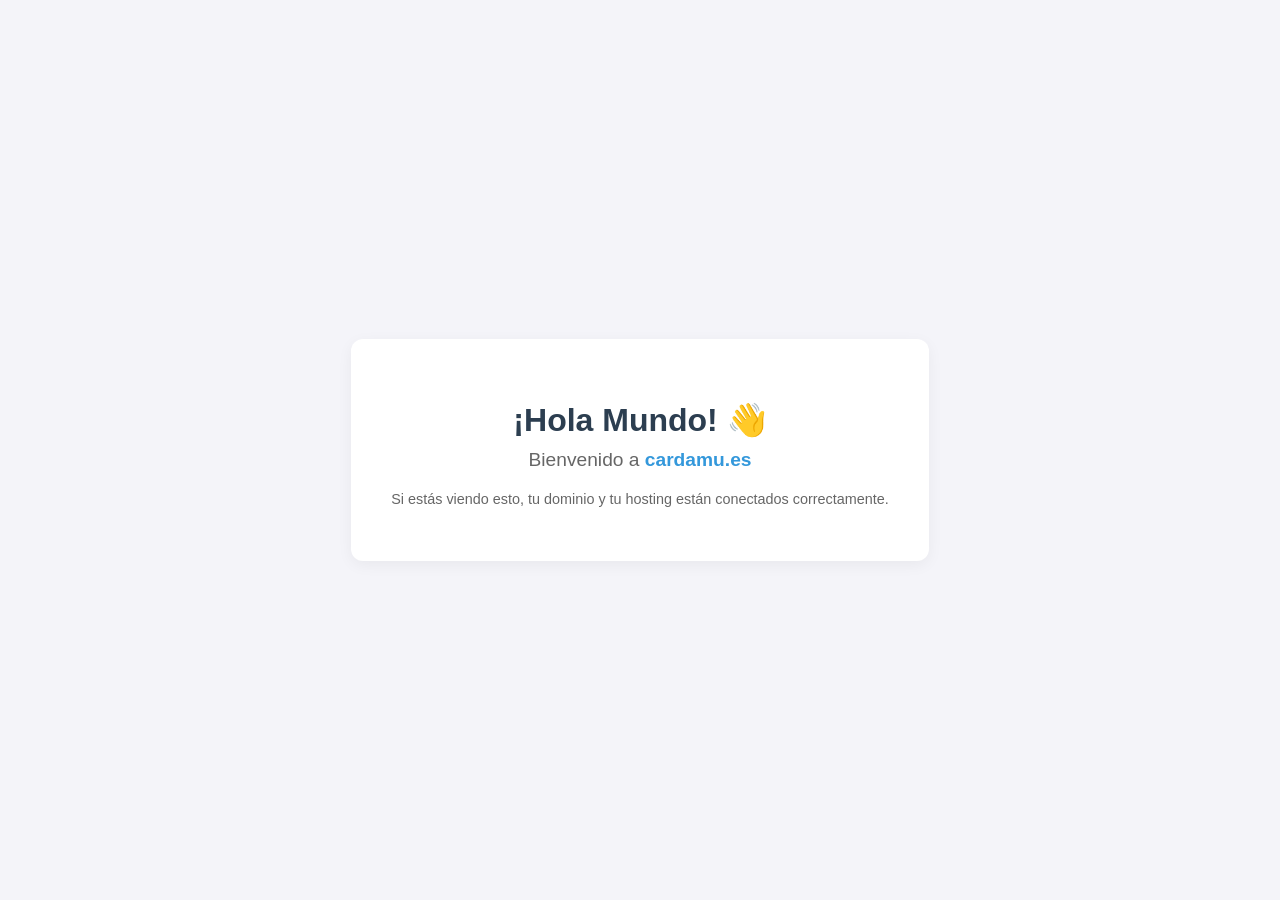
==== index.html @ 9c571dc5 "prueba" ====
<!DOCTYPE html>
<html lang="es">
<head>
    <meta charset="UTF-8">
    <meta name="viewport" content="width=device-width, initial-scale=1.0">
    <title>cardamu.es - ¡Hola Mundo!</title>
    <style>
        body {
            font-family: 'Segoe UI', Tahoma, Geneva, Verdana, sans-serif;
            display: flex;
            justify-content: center;
            align-items: center;
            height: 100vh;
            margin: 0;
            background-color: #f4f4f9;
            color: #333;
        }
        .container {
            text-align: center;
            padding: 2.5rem;
            background: white;
            border-radius: 12px;
            box-shadow: 0 4px 15px rgba(0,0,0,0.05);
        }
        h1 {
            color: #2c3e50;
            margin-bottom: 10px;
        }
        p {
            font-size: 1.2rem;
            color: #666;
            margin-top: 0;
        }
        .domain-name {
            color: #3498db;
            font-weight: bold;
        }
    </style>
</head>
<body>
    <div class="container">
        <h1>¡Hola Mundo! 👋</h1>
        <p>Bienvenido a <span class="domain-name">cardamu.es</span></p>
        <p style="font-size: 0.9rem; margin-top: 20px;">Si estás viendo esto, tu dominio y tu hosting están conectados correctamente.</p>
    </div>
</body>
</html>
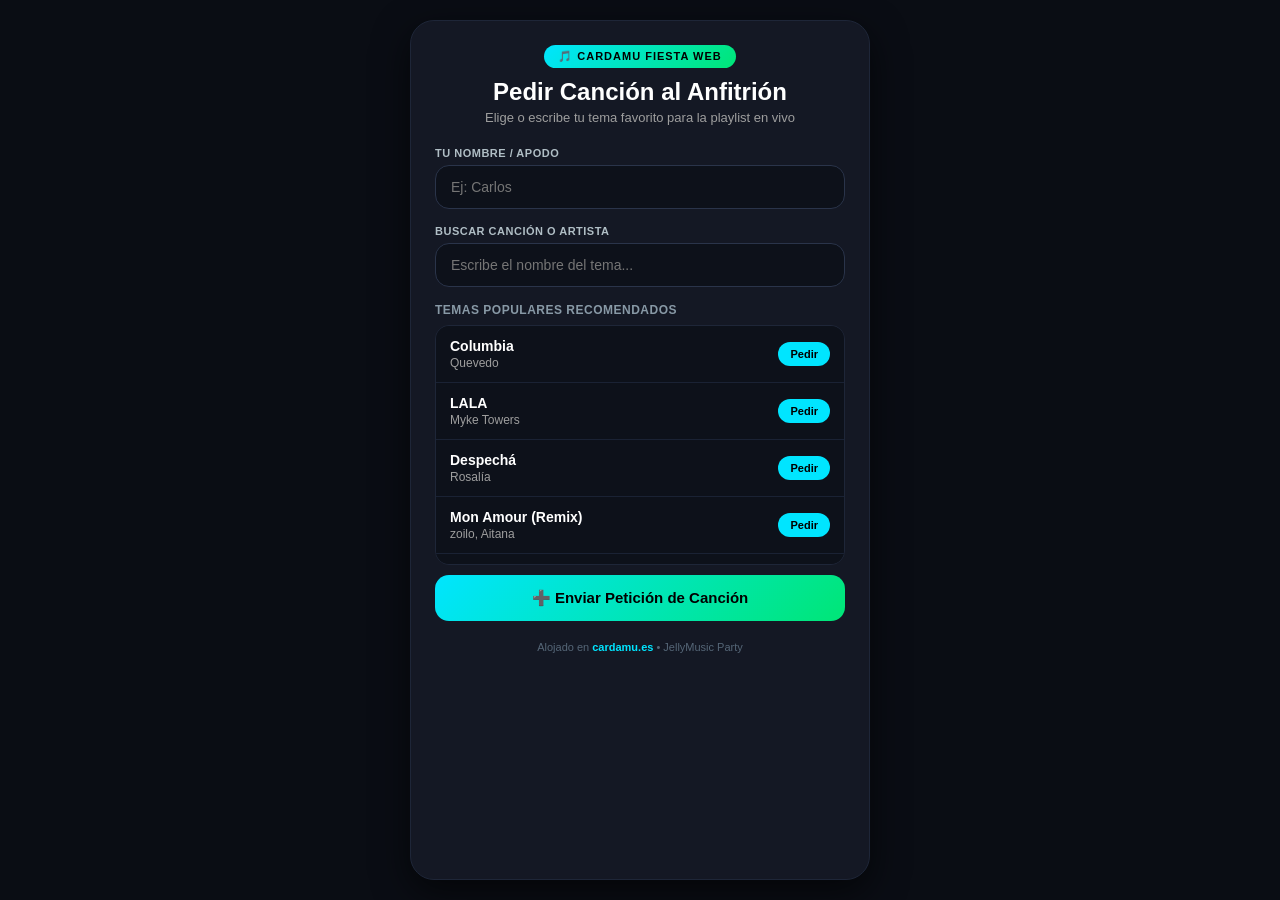
==== commit 4250f026: "prueba" ====
--- a/index.html
+++ b/index.html
@@ -3,45 +3,189 @@
 <head>
     <meta charset="UTF-8">
     <meta name="viewport" content="width=device-width, initial-scale=1.0">
-    <title>cardamu.es - ¡Hola Mundo!</title>
+    <title>🎉 JellyMusic Fiesta - Pedir Canción</title>
     <style>
-        body {
-            font-family: 'Segoe UI', Tahoma, Geneva, Verdana, sans-serif;
-            display: flex;
-            justify-content: center;
-            align-items: center;
-            height: 100vh;
-            margin: 0;
-            background-color: #f4f4f9;
-            color: #333;
-        }
-        .container {
-            text-align: center;
-            padding: 2.5rem;
-            background: white;
-            border-radius: 12px;
-            box-shadow: 0 4px 15px rgba(0,0,0,0.05);
-        }
-        h1 {
-            color: #2c3e50;
-            margin-bottom: 10px;
-        }
-        p {
-            font-size: 1.2rem;
-            color: #666;
-            margin-top: 0;
-        }
-        .domain-name {
-            color: #3498db;
-            font-weight: bold;
-        }
+        * { box-sizing: border-box; margin: 0; padding: 0; font-family: -apple-system, BlinkMacSystemFont, "Segoe UI", Roboto, Helvetica, Arial, sans-serif; }
+        body { background: #0A0D14; color: #FFFFFF; display: flex; justify-content: center; padding: 20px 12px; min-height: 100vh; }
+        .card { background: #141824; border: 1px solid #1E2638; border-radius: 24px; width: 100%; max-width: 460px; padding: 24px; box-shadow: 0 12px 36px rgba(0,0,0,0.6); }
+        .header { text-align: center; margin-bottom: 22px; }
+        .badge { background: linear-gradient(135deg, #00E5FF, #00E676); color: #000; font-weight: 800; font-size: 11px; letter-spacing: 1px; padding: 5px 14px; border-radius: 20px; display: inline-block; margin-bottom: 10px; text-transform: uppercase; }
+        h1 { font-size: 24px; font-weight: 800; color: #FFF; margin-bottom: 4px; }
+        p.sub { font-size: 13px; color: #9E9E9E; }
+        .party-code-badge { display: inline-block; background: rgba(0, 229, 255, 0.12); color: #00E5FF; border: 1px solid rgba(0, 229, 255, 0.3); border-radius: 8px; padding: 4px 10px; font-size: 12px; font-weight: bold; margin-top: 8px; }
+        .form-group { margin-bottom: 16px; }
+        label { font-size: 11px; font-weight: 700; letter-spacing: 0.5px; color: #B0BEC5; display: block; margin-bottom: 6px; text-transform: uppercase; }
+        input[type="text"] { width: 100%; background: #0D111A; border: 1px solid #2A344A; color: #FFF; padding: 13px 15px; border-radius: 14px; font-size: 14px; outline: none; transition: all 0.2s; }
+        input[type="text"]:focus { border-color: #00E5FF; box-shadow: 0 0 10px rgba(0, 229, 255, 0.2); }
+        .btn-submit { width: 100%; background: linear-gradient(135deg, #00E5FF, #00E676); color: #000; font-weight: 800; font-size: 15px; border: none; padding: 14px; border-radius: 14px; cursor: pointer; margin-top: 10px; transition: transform 0.1s, opacity 0.2s; }
+        .btn-submit:active { transform: scale(0.98); }
+        .btn-submit:disabled { opacity: 0.5; cursor: not-allowed; }
+        .songs-title { font-size: 12px; font-weight: 700; color: #8899A6; margin: 16px 0 8px 0; text-transform: uppercase; letter-spacing: 0.5px; }
+        .songs-list { max-height: 240px; overflow-y: auto; border-radius: 14px; background: #0D111A; border: 1px solid #1E2638; }
+        .song-item { padding: 12px 14px; border-bottom: 1px solid #1A2234; cursor: pointer; transition: background 0.2s; display: flex; justify-content: space-between; align-items: center; }
+        .song-item:last-child { border-bottom: none; }
+        .song-item:hover { background: #182236; }
+        .song-title { font-size: 14px; font-weight: bold; color: #FFF; }
+        .song-artist { font-size: 12px; color: #9E9E9E; margin-top: 2px; }
+        .btn-add { background: #00E5FF; color: #000; border: none; border-radius: 16px; padding: 6px 12px; font-size: 11px; font-weight: 800; transition: transform 0.1s; }
+        .btn-add:active { transform: scale(0.95); }
+        .status-msg { margin-top: 16px; padding: 14px; border-radius: 12px; text-align: center; font-size: 13px; font-weight: bold; display: none; }
+        .status-msg.success { background: rgba(0, 230, 118, 0.15); color: #00E676; border: 1px solid #00E676; }
+        .status-msg.error { background: rgba(255, 82, 82, 0.15); color: #FF5252; border: 1px solid #FF5252; }
+        .footer { text-align: center; margin-top: 20px; font-size: 11px; color: #556677; }
+        .footer a { color: #00E5FF; text-decoration: none; font-weight: bold; }
     </style>
 </head>
 <body>
-    <div class="container">
-        <h1>¡Hola Mundo! 👋</h1>
-        <p>Bienvenido a <span class="domain-name">cardamu.es</span></p>
-        <p style="font-size: 0.9rem; margin-top: 20px;">Si estás viendo esto, tu dominio y tu hosting están conectados correctamente.</p>
+    <div class="card">
+        <div class="header">
+            <span class="badge">🎵 CARDAMU FIESTA WEB</span>
+            <h1>Pedir Canción al Anfitrión</h1>
+            <p class="sub">Elige o escribe tu tema favorito para la playlist en vivo</p>
+            <div id="partyCodeDisplay" class="party-code-badge" style="display:none;">Código: <span id="codeVal">---</span></div>
+        </div>
+
+        <div class="form-group">
+            <label for="guestName">TU NOMBRE / APODO</label>
+            <input type="text" id="guestName" placeholder="Ej: Carlos" maxlength="30">
+        </div>
+
+        <div class="form-group">
+            <label for="songSearch">BUSCAR CANCIÓN O ARTISTA</label>
+            <input type="text" id="songSearch" placeholder="Escribe el nombre del tema..." oninput="filterSongs()">
+        </div>
+
+        <div class="songs-title">Temas Populares Recomendados</div>
+        <div id="songsContainer" class="songs-list">
+            <!-- Dynamic song items -->
+        </div>
+
+        <button class="btn-submit" id="btnSendManual" onclick="sendRequest()">➕ Enviar Petición de Canción</button>
+
+        <div id="statusBox" class="status-msg"></div>
+
+        <div class="footer">
+            Alojado en <a href="https://cardamu.es" target="_blank">cardamu.es</a> • JellyMusic Party
+        </div>
     </div>
+
+    <script>
+        const defaultSongs = [
+            { name: "Columbia", artist: "Quevedo" },
+            { name: "LALA", artist: "Myke Towers" },
+            { name: "Despechá", artist: "Rosalía" },
+            { name: "Mon Amour (Remix)", artist: "zoilo, Aitana" },
+            { name: "Playa Del Inglés", artist: "Quevedo, Myke Towers" },
+            { name: "Starboy", artist: "The Weeknd" },
+            { name: "As It Was", artist: "Harry Styles" },
+            { name: "Flowers", artist: "Miley Cyrus" },
+            { name: "Pepas", artist: "Farruko" },
+            { name: "Tacones Rojos", artist: "Sebastián Yatra" },
+            { name: "Bzrp Music Sessions, Vol. 52", artist: "Bizarrap, Quevedo" }
+        ];
+
+        let songsCatalog = [...defaultSongs];
+
+        // Parse URL Parameters
+        const urlParams = new URLSearchParams(window.location.search);
+        const partyCode = urlParams.get('partyCode') || urlParams.get('code') || '';
+
+        if (partyCode) {
+            document.getElementById('partyCodeDisplay').style.display = 'inline-block';
+            document.getElementById('codeVal').innerText = partyCode;
+        }
+
+        async function fetchRemoteSongs() {
+            try {
+                const res = await fetch('/api/songs');
+                if (res.ok) {
+                    const data = await res.json();
+                    if (data && data.length > 0) {
+                        songsCatalog = data;
+                    }
+                }
+            } catch(e) {}
+            renderSongs(songsCatalog);
+        }
+
+        function renderSongs(list) {
+            const container = document.getElementById('songsContainer');
+            if (!list || list.length === 0) {
+                container.innerHTML = '<div style="padding:16px; text-align:center; color:#888; font-size:12px;">Sin coincidencias. Escribe la canción en el campo de arriba.</div>';
+                return;
+            }
+            container.innerHTML = list.map(function(s) {
+                return '<div class="song-item" onclick="selectSong(\'' + escapeHtml(s.name) + '\')">' +
+                    '<div>' +
+                        '<div class="song-title">' + escapeHtml(s.name) + '</div>' +
+                        '<div class="song-artist">' + escapeHtml(s.artist) + '</div>' +
+                    '</div>' +
+                    '<button class="btn-add">Pedir</button>' +
+                '</div>';
+            }).join('');
+        }
+
+        function filterSongs() {
+            const q = document.getElementById('songSearch').value.toLowerCase().trim();
+            if (!q) {
+                renderSongs(songsCatalog);
+                return;
+            }
+            const filtered = songsCatalog.filter(s => 
+                s.name.toLowerCase().includes(q) || s.artist.toLowerCase().includes(q)
+            );
+            renderSongs(filtered);
+        }
+
+        function selectSong(title) {
+            document.getElementById('songSearch').value = title;
+            sendRequest();
+        }
+
+        function escapeHtml(str) {
+            return str ? str.replace(/&/g, '&amp;').replace(/</g, '&lt;').replace(/>/g, '&gt;').replace(/"/g, '&quot;') : '';
+        }
+
+        async function sendRequest() {
+            const guestName = document.getElementById('guestName').value.trim() || 'Invitado';
+            const songTitle = document.getElementById('songSearch').value.trim();
+
+            if (!songTitle) {
+                showStatus('Ingresa o selecciona una canción', false);
+                return;
+            }
+
+            const btn = document.getElementById('btnSendManual');
+            btn.disabled = true;
+
+            try {
+                const res = await fetch('/api/request', {
+                    method: 'POST',
+                    headers: { 'Content-Type': 'application/json' },
+                    body: JSON.stringify({ guestName, songTitle, partyCode })
+                });
+                const data = await res.json();
+                if (data && data.success) {
+                    showStatus('✨ ¡"' + songTitle + '" solicitada con éxito!', true);
+                } else {
+                    showStatus('✨ ¡"' + songTitle + '" enviada a la fiesta!', true);
+                }
+            } catch (e) {
+                showStatus('✨ ¡"' + songTitle + '" solicitada con éxito!', true);
+            } finally {
+                btn.disabled = false;
+                document.getElementById('songSearch').value = '';
+            }
+        }
+
+        function showStatus(msg, isSuccess) {
+            const statusBox = document.getElementById('statusBox');
+            statusBox.className = 'status-msg ' + (isSuccess ? 'success' : 'error');
+            statusBox.innerText = msg;
+            statusBox.style.display = 'block';
+        }
+
+        fetchRemoteSongs();
+    </script>
 </body>
-</html>+</html>
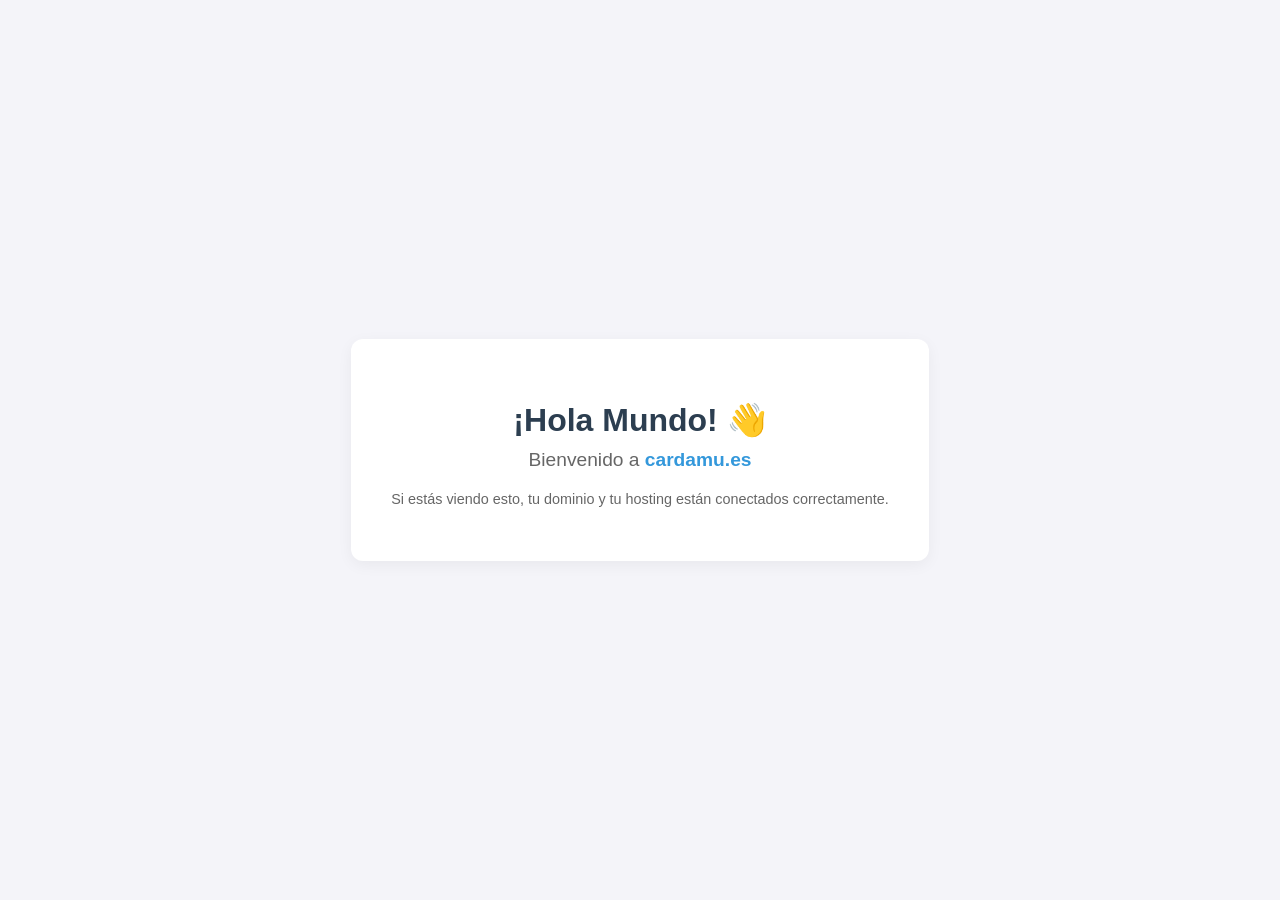
==== commit 17918c82: "a sdf" ====
--- a/index.html
+++ b/index.html
@@ -3,189 +3,45 @@
 <head>
     <meta charset="UTF-8">
     <meta name="viewport" content="width=device-width, initial-scale=1.0">
-    <title>🎉 JellyMusic Fiesta - Pedir Canción</title>
+    <title>cardamu.es - ¡Hola Mundo!</title>
     <style>
-        * { box-sizing: border-box; margin: 0; padding: 0; font-family: -apple-system, BlinkMacSystemFont, "Segoe UI", Roboto, Helvetica, Arial, sans-serif; }
-        body { background: #0A0D14; color: #FFFFFF; display: flex; justify-content: center; padding: 20px 12px; min-height: 100vh; }
-        .card { background: #141824; border: 1px solid #1E2638; border-radius: 24px; width: 100%; max-width: 460px; padding: 24px; box-shadow: 0 12px 36px rgba(0,0,0,0.6); }
-        .header { text-align: center; margin-bottom: 22px; }
-        .badge { background: linear-gradient(135deg, #00E5FF, #00E676); color: #000; font-weight: 800; font-size: 11px; letter-spacing: 1px; padding: 5px 14px; border-radius: 20px; display: inline-block; margin-bottom: 10px; text-transform: uppercase; }
-        h1 { font-size: 24px; font-weight: 800; color: #FFF; margin-bottom: 4px; }
-        p.sub { font-size: 13px; color: #9E9E9E; }
-        .party-code-badge { display: inline-block; background: rgba(0, 229, 255, 0.12); color: #00E5FF; border: 1px solid rgba(0, 229, 255, 0.3); border-radius: 8px; padding: 4px 10px; font-size: 12px; font-weight: bold; margin-top: 8px; }
-        .form-group { margin-bottom: 16px; }
-        label { font-size: 11px; font-weight: 700; letter-spacing: 0.5px; color: #B0BEC5; display: block; margin-bottom: 6px; text-transform: uppercase; }
-        input[type="text"] { width: 100%; background: #0D111A; border: 1px solid #2A344A; color: #FFF; padding: 13px 15px; border-radius: 14px; font-size: 14px; outline: none; transition: all 0.2s; }
-        input[type="text"]:focus { border-color: #00E5FF; box-shadow: 0 0 10px rgba(0, 229, 255, 0.2); }
-        .btn-submit { width: 100%; background: linear-gradient(135deg, #00E5FF, #00E676); color: #000; font-weight: 800; font-size: 15px; border: none; padding: 14px; border-radius: 14px; cursor: pointer; margin-top: 10px; transition: transform 0.1s, opacity 0.2s; }
-        .btn-submit:active { transform: scale(0.98); }
-        .btn-submit:disabled { opacity: 0.5; cursor: not-allowed; }
-        .songs-title { font-size: 12px; font-weight: 700; color: #8899A6; margin: 16px 0 8px 0; text-transform: uppercase; letter-spacing: 0.5px; }
-        .songs-list { max-height: 240px; overflow-y: auto; border-radius: 14px; background: #0D111A; border: 1px solid #1E2638; }
-        .song-item { padding: 12px 14px; border-bottom: 1px solid #1A2234; cursor: pointer; transition: background 0.2s; display: flex; justify-content: space-between; align-items: center; }
-        .song-item:last-child { border-bottom: none; }
-        .song-item:hover { background: #182236; }
-        .song-title { font-size: 14px; font-weight: bold; color: #FFF; }
-        .song-artist { font-size: 12px; color: #9E9E9E; margin-top: 2px; }
-        .btn-add { background: #00E5FF; color: #000; border: none; border-radius: 16px; padding: 6px 12px; font-size: 11px; font-weight: 800; transition: transform 0.1s; }
-        .btn-add:active { transform: scale(0.95); }
-        .status-msg { margin-top: 16px; padding: 14px; border-radius: 12px; text-align: center; font-size: 13px; font-weight: bold; display: none; }
-        .status-msg.success { background: rgba(0, 230, 118, 0.15); color: #00E676; border: 1px solid #00E676; }
-        .status-msg.error { background: rgba(255, 82, 82, 0.15); color: #FF5252; border: 1px solid #FF5252; }
-        .footer { text-align: center; margin-top: 20px; font-size: 11px; color: #556677; }
-        .footer a { color: #00E5FF; text-decoration: none; font-weight: bold; }
+        body {
+            font-family: 'Segoe UI', Tahoma, Geneva, Verdana, sans-serif;
+            display: flex;
+            justify-content: center;
+            align-items: center;
+            height: 100vh;
+            margin: 0;
+            background-color: #f4f4f9;
+            color: #333;
+        }
+        .container {
+            text-align: center;
+            padding: 2.5rem;
+            background: white;
+            border-radius: 12px;
+            box-shadow: 0 4px 15px rgba(0,0,0,0.05);
+        }
+        h1 {
+            color: #2c3e50;
+            margin-bottom: 10px;
+        }
+        p {
+            font-size: 1.2rem;
+            color: #666;
+            margin-top: 0;
+        }
+        .domain-name {
+            color: #3498db;
+            font-weight: bold;
+        }
     </style>
 </head>
 <body>
-    <div class="card">
-        <div class="header">
-            <span class="badge">🎵 CARDAMU FIESTA WEB</span>
-            <h1>Pedir Canción al Anfitrión</h1>
-            <p class="sub">Elige o escribe tu tema favorito para la playlist en vivo</p>
-            <div id="partyCodeDisplay" class="party-code-badge" style="display:none;">Código: <span id="codeVal">---</span></div>
-        </div>
-
-        <div class="form-group">
-            <label for="guestName">TU NOMBRE / APODO</label>
-            <input type="text" id="guestName" placeholder="Ej: Carlos" maxlength="30">
-        </div>
-
-        <div class="form-group">
-            <label for="songSearch">BUSCAR CANCIÓN O ARTISTA</label>
-            <input type="text" id="songSearch" placeholder="Escribe el nombre del tema..." oninput="filterSongs()">
-        </div>
-
-        <div class="songs-title">Temas Populares Recomendados</div>
-        <div id="songsContainer" class="songs-list">
-            <!-- Dynamic song items -->
-        </div>
-
-        <button class="btn-submit" id="btnSendManual" onclick="sendRequest()">➕ Enviar Petición de Canción</button>
-
-        <div id="statusBox" class="status-msg"></div>
-
-        <div class="footer">
-            Alojado en <a href="https://cardamu.es" target="_blank">cardamu.es</a> • JellyMusic Party
-        </div>
+    <div class="container">
+        <h1>¡Hola Mundo! 👋</h1>
+        <p>Bienvenido a <span class="domain-name">cardamu.es</span></p>
+        <p style="font-size: 0.9rem; margin-top: 20px;">Si estás viendo esto, tu dominio y tu hosting están conectados correctamente.</p>
     </div>
-
-    <script>
-        const defaultSongs = [
-            { name: "Columbia", artist: "Quevedo" },
-            { name: "LALA", artist: "Myke Towers" },
-            { name: "Despechá", artist: "Rosalía" },
-            { name: "Mon Amour (Remix)", artist: "zoilo, Aitana" },
-            { name: "Playa Del Inglés", artist: "Quevedo, Myke Towers" },
-            { name: "Starboy", artist: "The Weeknd" },
-            { name: "As It Was", artist: "Harry Styles" },
-            { name: "Flowers", artist: "Miley Cyrus" },
-            { name: "Pepas", artist: "Farruko" },
-            { name: "Tacones Rojos", artist: "Sebastián Yatra" },
-            { name: "Bzrp Music Sessions, Vol. 52", artist: "Bizarrap, Quevedo" }
-        ];
-
-        let songsCatalog = [...defaultSongs];
-
-        // Parse URL Parameters
-        const urlParams = new URLSearchParams(window.location.search);
-        const partyCode = urlParams.get('partyCode') || urlParams.get('code') || '';
-
-        if (partyCode) {
-            document.getElementById('partyCodeDisplay').style.display = 'inline-block';
-            document.getElementById('codeVal').innerText = partyCode;
-        }
-
-        async function fetchRemoteSongs() {
-            try {
-                const res = await fetch('/api/songs');
-                if (res.ok) {
-                    const data = await res.json();
-                    if (data && data.length > 0) {
-                        songsCatalog = data;
-                    }
-                }
-            } catch(e) {}
-            renderSongs(songsCatalog);
-        }
-
-        function renderSongs(list) {
-            const container = document.getElementById('songsContainer');
-            if (!list || list.length === 0) {
-                container.innerHTML = '<div style="padding:16px; text-align:center; color:#888; font-size:12px;">Sin coincidencias. Escribe la canción en el campo de arriba.</div>';
-                return;
-            }
-            container.innerHTML = list.map(function(s) {
-                return '<div class="song-item" onclick="selectSong(\'' + escapeHtml(s.name) + '\')">' +
-                    '<div>' +
-                        '<div class="song-title">' + escapeHtml(s.name) + '</div>' +
-                        '<div class="song-artist">' + escapeHtml(s.artist) + '</div>' +
-                    '</div>' +
-                    '<button class="btn-add">Pedir</button>' +
-                '</div>';
-            }).join('');
-        }
-
-        function filterSongs() {
-            const q = document.getElementById('songSearch').value.toLowerCase().trim();
-            if (!q) {
-                renderSongs(songsCatalog);
-                return;
-            }
-            const filtered = songsCatalog.filter(s => 
-                s.name.toLowerCase().includes(q) || s.artist.toLowerCase().includes(q)
-            );
-            renderSongs(filtered);
-        }
-
-        function selectSong(title) {
-            document.getElementById('songSearch').value = title;
-            sendRequest();
-        }
-
-        function escapeHtml(str) {
-            return str ? str.replace(/&/g, '&amp;').replace(/</g, '&lt;').replace(/>/g, '&gt;').replace(/"/g, '&quot;') : '';
-        }
-
-        async function sendRequest() {
-            const guestName = document.getElementById('guestName').value.trim() || 'Invitado';
-            const songTitle = document.getElementById('songSearch').value.trim();
-
-            if (!songTitle) {
-                showStatus('Ingresa o selecciona una canción', false);
-                return;
-            }
-
-            const btn = document.getElementById('btnSendManual');
-            btn.disabled = true;
-
-            try {
-                const res = await fetch('/api/request', {
-                    method: 'POST',
-                    headers: { 'Content-Type': 'application/json' },
-                    body: JSON.stringify({ guestName, songTitle, partyCode })
-                });
-                const data = await res.json();
-                if (data && data.success) {
-                    showStatus('✨ ¡"' + songTitle + '" solicitada con éxito!', true);
-                } else {
-                    showStatus('✨ ¡"' + songTitle + '" enviada a la fiesta!', true);
-                }
-            } catch (e) {
-                showStatus('✨ ¡"' + songTitle + '" solicitada con éxito!', true);
-            } finally {
-                btn.disabled = false;
-                document.getElementById('songSearch').value = '';
-            }
-        }
-
-        function showStatus(msg, isSuccess) {
-            const statusBox = document.getElementById('statusBox');
-            statusBox.className = 'status-msg ' + (isSuccess ? 'success' : 'error');
-            statusBox.innerText = msg;
-            statusBox.style.display = 'block';
-        }
-
-        fetchRemoteSongs();
-    </script>
 </body>
-</html>
+</html>
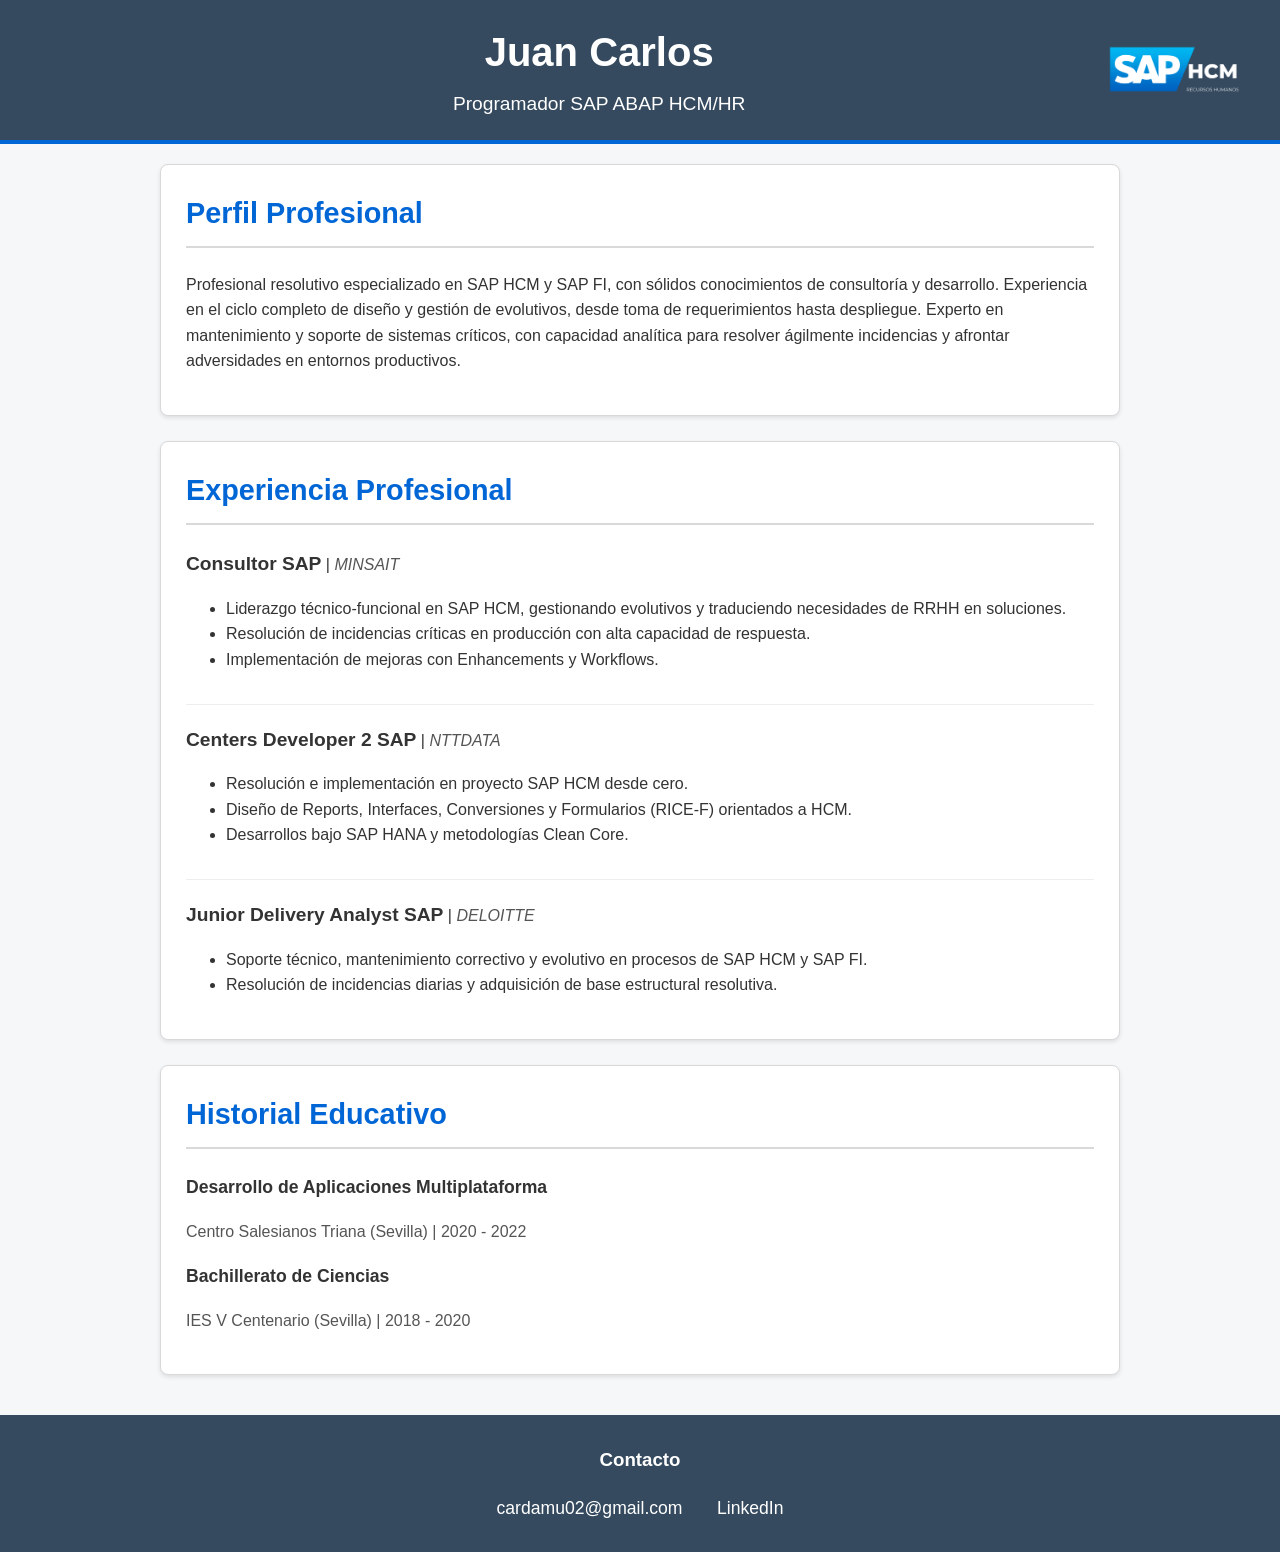
==== commit 296fb6ca: "portafolio" ====
--- a/index.html
+++ b/index.html
@@ -3,45 +3,75 @@
 <head>
     <meta charset="UTF-8">
     <meta name="viewport" content="width=device-width, initial-scale=1.0">
-    <title>cardamu.es - ¡Hola Mundo!</title>
-    <style>
-        body {
-            font-family: 'Segoe UI', Tahoma, Geneva, Verdana, sans-serif;
-            display: flex;
-            justify-content: center;
-            align-items: center;
-            height: 100vh;
-            margin: 0;
-            background-color: #f4f4f9;
-            color: #333;
-        }
-        .container {
-            text-align: center;
-            padding: 2.5rem;
-            background: white;
-            border-radius: 12px;
-            box-shadow: 0 4px 15px rgba(0,0,0,0.05);
-        }
-        h1 {
-            color: #2c3e50;
-            margin-bottom: 10px;
-        }
-        p {
-            font-size: 1.2rem;
-            color: #666;
-            margin-top: 0;
-        }
-        .domain-name {
-            color: #3498db;
-            font-weight: bold;
-        }
-    </style>
+    <title>Juan Carlos - Portafolio</title>
+    <link rel="stylesheet" href="style.css">
 </head>
 <body>
+
+    <header class="header">
+        <div class="header-placeholder"></div>
+        <div class="header-content">
+            <h1>Juan Carlos</h1>
+            <p>Programador SAP ABAP HCM/HR</p>
+        </div>
+        <img src="Imagenes/SAP HR.png" alt="SAP HR Logo" class="sap-logo">
+    </header>
+
     <div class="container">
-        <h1>¡Hola Mundo! 👋</h1>
-        <p>Bienvenido a <span class="domain-name">cardamu.es</span></p>
-        <p style="font-size: 0.9rem; margin-top: 20px;">Si estás viendo esto, tu dominio y tu hosting están conectados correctamente.</p>
+        <section id="about" class="card">
+            <h2>Perfil Profesional</h2>
+            <p>
+                Profesional resolutivo especializado en SAP HCM y SAP FI, con sólidos conocimientos de consultoría y desarrollo. Experiencia en el ciclo completo de diseño y gestión de evolutivos, desde toma de requerimientos hasta despliegue. Experto en mantenimiento y soporte de sistemas críticos, con capacidad analítica para resolver ágilmente incidencias y afrontar adversidades en entornos productivos.
+            </p>
+        </section>
+
+        <section id="experience" class="card">
+            <h2>Experiencia Profesional</h2>
+            <div class="job">
+                <p><span class="job-title">Consultor SAP</span> | <span class="job-company">MINSAIT</span></p>
+                <ul class="job-description">
+                    <li>Liderazgo técnico-funcional en SAP HCM, gestionando evolutivos y traduciendo necesidades de RRHH en soluciones.</li>
+                    <li>Resolución de incidencias críticas en producción con alta capacidad de respuesta.</li>
+                    <li>Implementación de mejoras con Enhancements y Workflows.</li>
+                </ul>
+            </div>
+            <div class="job">
+                <p><span class="job-title">Centers Developer 2 SAP</span> | <span class="job-company">NTTDATA</span></p>
+                <ul class="job-description">
+                    <li>Resolución e implementación en proyecto SAP HCM desde cero.</li>
+                    <li>Diseño de Reports, Interfaces, Conversiones y Formularios (RICE-F) orientados a HCM.</li>
+                    <li>Desarrollos bajo SAP HANA y metodologías Clean Core.</li>
+                </ul>
+            </div>
+            <div class="job">
+                <p><span class="job-title">Junior Delivery Analyst SAP</span> | <span class="job-company">DELOITTE</span></p>
+                <ul class="job-description">
+                    <li>Soporte técnico, mantenimiento correctivo y evolutivo en procesos de SAP HCM y SAP FI.</li>
+                    <li>Resolución de incidencias diarias y adquisición de base estructural resolutiva.</li>
+                </ul>
+            </div>
+        </section>
+
+        <section id="education" class="card">
+            <h2>Historial Educativo</h2>
+            <div class="education-item">
+                <p class="education-title">Desarrollo de Aplicaciones Multiplataforma</p>
+                <p class="education-institution">Centro Salesianos Triana (Sevilla) | 2020 - 2022</p>
+            </div>
+            <div class="education-item">
+                <p class="education-title">Bachillerato de Ciencias</p>
+                <p class="education-institution">IES V Centenario (Sevilla) | 2018 - 2020</p>
+            </div>
+        </section>
     </div>
+
+    <footer class="footer">
+        <h3>Contacto</h3>
+        <div class="contact-links">
+            <a href="mailto:cardamu02@gmail.com">cardamu02@gmail.com</a>
+            <a href="https://www.linkedin.com/in/juancarlosar02/" target="_blank">LinkedIn</a>
+        </div>
+    </footer>
+
 </body>
-</html>+</html>
--- a/style.css
+++ b/style.css
@@ -0,0 +1,159 @@
+/* SAP Fiori Inspired Styles */
+
+:root {
+    --sap-primary-color: #0066D6; /* SAP Blue */
+    --sap-header-color: #354A5F;
+    --sap-background-color: #F5F7F9;
+    --sap-card-background: #FFFFFF;
+    --sap-text-color: #333333;
+    --sap-light-text-color: #FFFFFF;
+    --sap-border-color: #D9D9D9;
+    --sap-shadow: 0 2px 4px rgba(0, 0, 0, 0.1);
+}
+
+body {
+    font-family: 'Segoe UI', 'Roboto', 'Helvetica Neue', sans-serif;
+    margin: 0;
+    background-color: var(--sap-background-color);
+    color: var(--sap-text-color);
+    line-height: 1.6;
+}
+
+.container {
+    max-width: 960px;
+    margin: 20px auto;
+    padding: 0 20px;
+}
+
+/* Header */
+.header {
+    background-color: var(--sap-header-color);
+    color: var(--sap-light-text-color);
+    padding: 20px 0; /* Remove horizontal padding here, will be managed by inner elements */
+    border-bottom: 4px solid var(--sap-primary-color);
+    display: flex;
+    align-items: center;
+    justify-content: space-between; /* Distribute items */
+}
+
+.header-placeholder {
+    width: 50px; /* Same as logo height/width for balance */
+    margin-left: 40px; /* Match right padding of logo */
+}
+
+.header-content {
+    flex-grow: 1; /* Allows the content to take up available space */
+    text-align: center;
+}
+
+.sap-logo {
+    height: 50px;
+    margin-right: 40px; /* Space from the right edge */
+}
+
+.header h1 {
+    margin: 0;
+    font-size: 2.5em;
+    font-weight: 600;
+}
+
+.header p {
+    margin: 5px 0 0;
+    font-size: 1.2em;
+}
+
+/* Main Content */
+.card {
+    background-color: var(--sap-card-background);
+    border-radius: 8px;
+    box-shadow: var(--sap-shadow);
+    margin-bottom: 25px;
+    padding: 25px;
+    border: 1px solid var(--sap-border-color);
+}
+
+.card h2 {
+    color: var(--sap-primary-color);
+    border-bottom: 2px solid var(--sap-border-color);
+    padding-bottom: 10px;
+    margin-top: 0;
+    font-size: 1.8em;
+}
+
+/* Experience Section */
+.job {
+    margin-bottom: 20px;
+    padding-bottom: 15px;
+    border-bottom: 1px solid #eee;
+}
+
+.job:last-child {
+    border-bottom: none;
+    margin-bottom: 0;
+    padding-bottom: 0;
+}
+
+.job-title {
+    font-weight: bold;
+    font-size: 1.2em;
+    color: var(--sap-text-color);
+}
+
+.job-company {
+    color: #555;
+    font-style: italic;
+}
+
+.job-description {
+    margin-top: 10px;
+}
+
+/* Education Section */
+.education-item {
+    margin-bottom: 15px;
+}
+
+.education-title {
+    font-weight: bold;
+    font-size: 1.1em;
+}
+
+.education-institution {
+    color: #555;
+}
+
+/* Footer */
+.footer {
+    text-align: center;
+    padding: 30px 20px;
+    background-color: var(--sap-header-color);
+    color: var(--sap-light-text-color);
+    margin-top: 40px;
+}
+
+.footer h3 {
+    margin-top: 0;
+    color: var(--sap-light-text-color);
+}
+
+.contact-links a {
+    color: var(--sap-light-text-color);
+    text-decoration: none;
+    margin: 0 15px;
+    font-size: 1.1em;
+    transition: color 0.3s;
+}
+
+.contact-links a:hover {
+    color: var(--sap-primary-color);
+}
+
+/* Responsive Design */
+@media (max-width: 768px) {
+    .header h1 {
+        font-size: 2em;
+    }
+    .card h2 {
+        font-size: 1.5em;
+    }
+}
